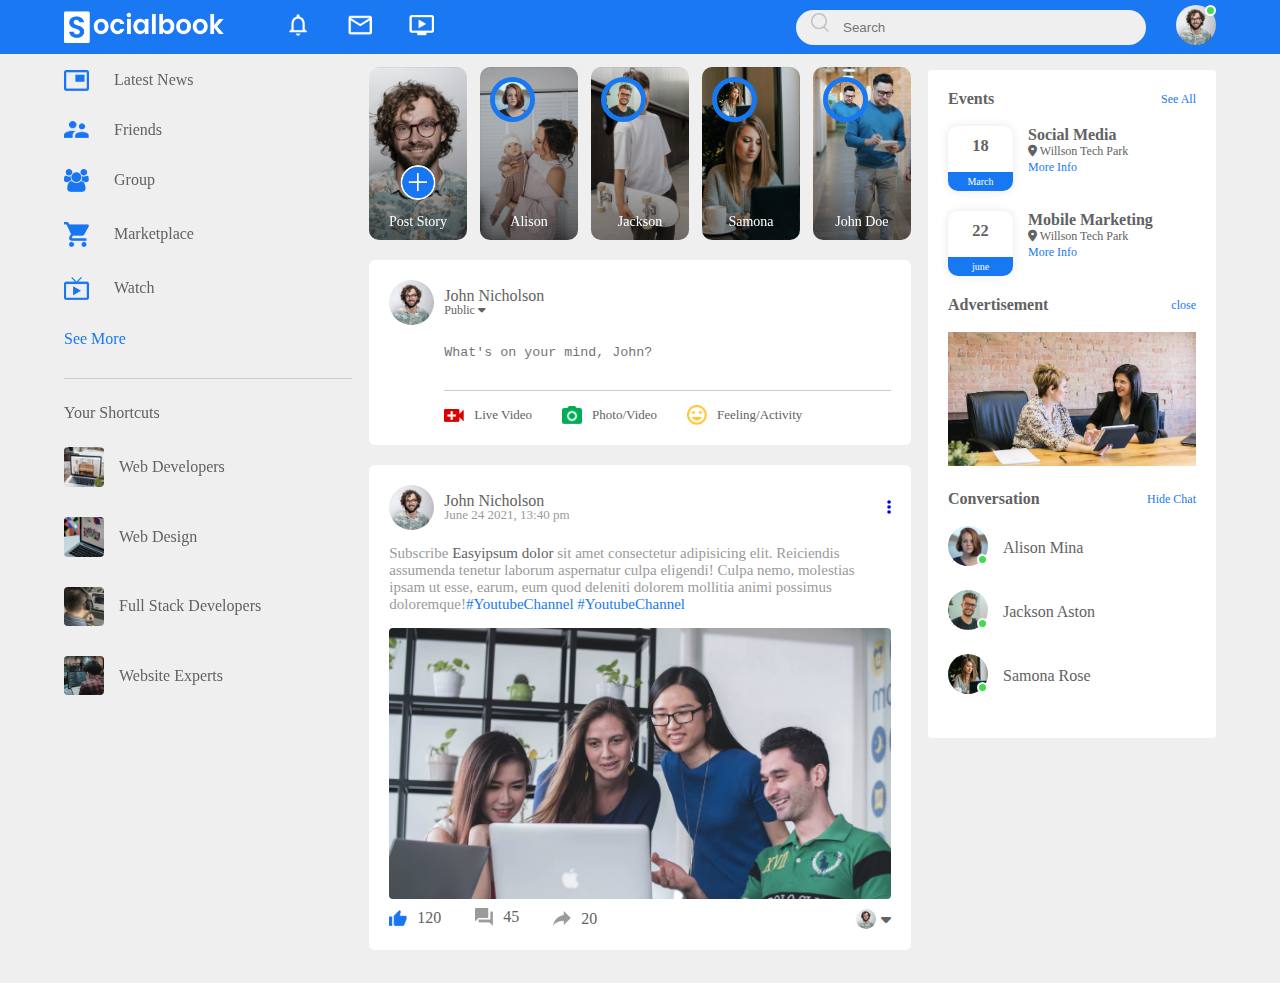
==== index.html @ 8d7851e5 "first commit" ====
<!DOCTYPE html>
<html lang="en">

<head>
    <meta charset="UTF-8">
    <meta http-equiv="X-UA-Compatible" content="IE=edge">
    <meta name="viewport" content="width=device-width, initial-scale=1.0">
    <title>SocialBook</title>
    <link rel="stylesheet" href="style.css">
    <link rel="stylesheet" href="https://cdnjs.cloudflare.com/ajax/libs/font-awesome/6.0.0-beta3/css/all.min.css">
</head>

<body>
    <nav>
        <div class="nav-left">
            <img src="images/logo.png" alt="" class="logo">
            <ul>
                <li><img src="images/notification.png" alt=""></li>
                <li><img src="images/inbox.png" alt=""></li>
                <li><img src="images/video.png" alt=""></li>
            </ul>
        </div>
        <div class="nav-right">
            <div class="search-box">
                <img src="images/search.png" alt="">
                <input type="text" placeholder="Search">
            </div>
            <div class="nav-user-icon online">
                <img src="images//profile-pic.png" alt="">
            </div>
        </div>
    </nav>

    <div class="container">

        <div class="left-sidebar">
            <div class="imp-links">
                <a href="#"><img src="images/news.png" alt=""> Latest News</a>
                <a href="#"><img src="images/friends.png" alt=""> Friends</a>
                <a href="#"><img src="images/group.png" alt="">Group</a>
                <a href="#"><img src="images/marketplace.png" alt=""> Marketplace</a>
                <a href="#"><img src="images/watch.png" alt=""> Watch</a>
                <a href="#">See More</a>
            </div>
            <div class="shortcut-links">
                <p>Your Shortcuts</p>
                <a href="#"><img src="images/shortcut-1.png" alt=""> Web Developers</a>
                <a href="#"><img src="images/shortcut-2.png" alt=""> Web Design</a>
                <a href="#"><img src="images/shortcut-3.png" alt=""> Full Stack Developers</a>
                <a href="#"><img src="images/shortcut-4.png" alt=""> Website Experts</a>

            </div>
        </div>


        <div class="main-content">
            <div class="story-gallery">
                <div class="story story1">
                    <img src="images/upload.png" alt="">
                    <p>Post Story</p>
                </div>
                <div class="story story2">
                    <img src="images/member-1.png" alt="">
                    <p>Alison</p>
                </div>
                <div class="story story3">
                    <img src="images/member-2.png" alt="">
                    <p>Jackson</p>
                </div>
                <div class="story story4">
                    <img src="images/member-3.png" alt="">
                    <p>Samona</p>
                </div>
                <div class="story story5">
                    <img src="images/member-4.png" alt="">
                    <p>John Doe</p>
                </div>
            </div>
            <div class="write-post-container">
                <div class="user-profile">
                    <img src="images/profile-pic.png">
                    <div>
                        <p>John Nicholson</p>
                        <small>Public <i class="fas fa-caret-down"></i></small>
                    </div>
                </div>
                <div class="post-input-container">
                    <textarea rows="3" placeholder="What's on your mind, John?"></textarea>
                    <div class="add-post-links">
                        <a href="#"><img src="images/live-video.png"> Live Video</a>
                        <a href="#"><img src="images/photo.png"> Photo/Video</a>
                        <a href="#"><img src="images/feeling.png"> Feeling/Activity</a>
                    </div>
                </div>
            </div>
            
            <div class="post-container">
                <div class="post-row">
                    <div class="user-profile">
                        <img src="images/profile-pic.png">
                        <div>
                            <p>John Nicholson</p>
                            <span>June 24 2021, 13:40 pm</span>
                        </div>
                    </div>
                    <a href="#"><i class="fas fa-ellipsis-v"></i></a>
                </div>
                
                <p class="post-text">Subscribe <span>Easyipsum dolor </span> sit amet consectetur adipisicing elit. Reiciendis assumenda tenetur laborum aspernatur culpa eligendi! Culpa nemo, molestias ipsam ut esse, earum, eum quod deleniti dolorem mollitia animi possimus doloremque!<a href="#">#YoutubeChannel</a> <a href="#">#YoutubeChannel</a></p>
                <img src="images/feed-image-1.png" alt="" class="post-img">
                <div class="post-row">
                    <div class="activity-icons">
                        <div><img src="images/like-blue.png" alt=""> 120</div>
                        <div><img src="images/comments.png" alt=""> 45</div>
                        <div><img src="images/share.png" alt=""> 20</div>
                    </div>
                    <div class="post-profile-icon">
                        <img src="images/profile-pic.png" alt=""><i class="fas fa-caret-down"></i>
                    </div>
                </div>
            </div>

        </div>
        <div class="right-sidebar">
            <div class="sidebar-title">
                <h4>Events</h4>
                <a href="#">See All</a>
            </div>

            <div class="event">
                <div class="left-event">
                    <h3>18</h3>
                    <span>March</span>
                </div>
                <div class="right-event">
                    <h4>Social Media</h4>
                    <p><i class="fas fa-map-marker-alt"></i> Willson Tech Park</p>
                    <a href="#">More Info</a>
                </div>
            </div>
            <div class="event">
                <div class="left-event">
                    <h3>22</h3>
                    <span>june</span>
                </div>
                <div class="right-event">
                    <h4>Mobile Marketing</h4>
                    <p><i class="fas fa-map-marker-alt"></i> Willson Tech Park</p>
                    <a href="#">More Info</a>
                </div>
            </div>
            <div class="sidebar-title">
                <h4>Advertisement</h4>
                <a href="#">close</a>
            </div>
            <img src="images/advertisement.png" class="sidebar-ads">
            <div class="sidebar-title">
                <h4>Conversation</h4>
                <a href="#">Hide Chat</a>
            </div>
            <div class="online-list">
                <div class="online">
                    <img src="images/member-1.png">
                </div>
                <p>Alison Mina</p>
            </div>
            <div class="online-list">
                <div class="online">
                    <img src="images/member-2.png">
                </div>
                <p>Jackson Aston</p>
            </div>
            <div class="online-list">
                <div class="online">
                    <img src="images/member-3.png">
                </div>
                <p>Samona Rose</p>
            </div>
        </div>
    </div>


</body>

</html>
---- style.css ----
* {
    padding: 0;
    margin: 0;
    box-sizing: border-box;
}
body {
    background-color: #efefef;
}
nav {
    display: flex;
    align-items: center;
    justify-content: space-between;
    background: #1978f2;
    padding: 5px 5%;
    position: sticky;
    top: 0;
    z-index: 100;
}
.logo {
    width: 160px;
    margin-right: 45px;
}
.nav-left, .nav-right {
    display: flex;
    align-items: center;
}
.nav-left ul li{
    list-style: none;
    display: inline-block;
}
.nav-left ul li img {
    width: 28px;
    margin: 0 15px;
}
.nav-user-icon img {
    width: 40px;
    border-radius: 50%;
    cursor: pointer;
}
.nav-user-icon{
    margin-left: 30px;
}
.search-box {
    background: #efefef;
    width: 350px;
    border-radius: 20px;
    align-items: center;
    padding: 0 15px;
}
.search-box img {
    width: 18px;
}
.search-box input {
    width: 100px;
    background: transparent;
    padding: 10px;
    outline: none;
    border: 0;
}
.online {
    position: relative;
}
.online::after {
    content: '';
    width: 7px;
    height: 7px;
    border: 2px solid #fff;
    border-radius: 50px;
    background: #41db51;
    position: absolute;
    top: 0;
    right: 0;
}

.container {
    display: flex;
    justify-content: space-between;
    padding: 13px 5%;
}
.left-sidebar {
    flex-basis: 25%;
    position: sticky;
    top: 70px;
    align-self: flex-start;
}
.right-sidebar {
    flex-basis: 25%;
    position: sticky;
    top: 70px;
    align-self: flex-start;
    background: #fff;
    padding: 20px;
    border-radius: 4px;
    color: #626262;
}
.main-content {
    flex-basis: 47%;
}

.imp-links a, .shortcut-links a {
    text-decoration: none;
    display: flex;
    align-items: center;
    margin-bottom: 30px;
    color: #626262;
    width: fit-content;
}
.imp-links a img {
    width: 25px;
    margin-right: 25px;
}
.imp-links a:last-child {
    color: #1978f2;
}
.imp-links {
    border-bottom: 1px solid #ccc;
}
.shortcut-links a img {
    width: 40px;
    border-radius: 4px;
    margin-right: 15px;
}
.shortcut-links p {
    margin: 25px 0;
    color: #626262;
    font-weight: 500;
}

.sidebar-title {
    display: flex;
    align-items: center;
    justify-content: space-between;
    margin-bottom: 18px;
}
.right-sidebar h4 {
    font-weight: 600;
    font-size: 16px;
}
.sidebar-title a {
    text-decoration: none;
    color: #1878f2;
    font-size: 12px;
}

.event {
    display: flex;
    font-size: 14px;
    margin-bottom: 20px;
}
.left-event {
    border-radius: 10px;
    height: 65px;
    width: 65px;
    margin-right: 15px;
    padding-top: 10px;
    text-align: center;
    position: relative;
    overflow: hidden;
    box-shadow: 0 0 10px rgba(0, 0, 0, .1);
}
.event p {
    font-size: 12px;
}
.event a {
    font-size: 12px;
    text-decoration: none;
    color: #1878f2;
}
.left-event span {
    position: absolute;
    bottom: 0;
    left: 0;
    width: 100%;
    background: #1878f2;
    color: #fff;
    font-size: 10px;
    padding: 4px 0;
}
.sidebar-ads {
    width: 100%;
    margin-bottom: 20px;
    bottom: 4px;
}
.online-list {
    display: flex;
    align-items: center;
    margin-bottom: 20px;
}
.online-list .online img {
    width: 40px;
    border-radius: 50%;
}
.online-list .online {
    width: 40px;
    border-radius: 50%;
    margin-right: 15px;
}
.online-list .online::after {
    top: unset;
    bottom: 5px;
}


.story-gallery {
    display: flex;
    justify-content: space-between;
    margin-bottom: 20px;
}

.story {
    flex-basis: 18%;
    padding-top: 32%;
    position: relative;
    background-position: center;
    background-size: cover;
    border-radius: 10px;
}
.story img {
    position: absolute;
    width: 45px;
    border-radius: 50%;
    top: 10px;
    left: 10px;
    border: 5px solid #1878f2;
}
.story p {
    position: absolute;
    bottom: 10px;
    width: 100%;
    text-align: center;
    color: #fff;
    font-size: 14px;
}
.story1 {
    background-image: linear-gradient(transparent, rgba(0,0,0,.5)), url(images/status-1.png);
}
.story2 {
    background-image: linear-gradient(transparent, rgba(0,0,0,.5)), url(images/status-2.png);
}
.story3 {
    background-image: linear-gradient(transparent, rgba(0,0,0,.5)), url(images/status-3.png);
}
.story4 {
    background-image: linear-gradient(transparent, rgba(0,0,0,.5)), url(images/status-4.png);
}
.story5 {
    background-image: linear-gradient(transparent, rgba(0,0,0,.5)), url(images/status-5.png);
}
.story.story1 img {
    top: unset;
    left: 50%;
    bottom: 40px;
    transform: translateX(-50%);
    border: 0;
    width: 35px;
}


.write-post-container {
    width: 100%;
    background: #fff;
    border-radius: 6px;
    padding: 20px;
    color: #626262;
}
.user-profile {
    display: flex;
    align-items: center;
}
.user-profile img {
    width: 45px;
    border-radius: 50%;
    margin-right: 10px;
}
.user-profile p {
    margin-bottom: -5px;
    font-weight: 500;
    color: #626262;
}
.user-profile small {
    font-size: 12px;
}

.post-input-container {
    padding-left: 55px;
    padding-top: 20px;
}
.post-input-container textarea {
    width: 100%;
    border: 0;
    outline: 0;
    border-bottom: 1px solid #ccc;
    background: transparent;
    resize: none;
}
.add-post-links {
    display: flex;
    margin-top: 10px;
}
.add-post-links a {
    text-decoration: none;
    display: flex;
    align-items: center;
    color: #626262;
    margin-right: 30px;
    font-size: 13px;
}
.add-post-links a img {
    width: 20px;
    margin-right: 10px;
} 
.post-container {
    width: 100%;
    background: #fff;
    border-radius: 6px;
    padding: 20px;
    color: #626262;
    margin: 20px 0;
}
.user-profile span {
    font-size: 13px;
    color: #9a9a9a;
}
.post-text {
    color: #9a9a9a;
    margin: 15px 0;
    font-size: 15px;
}
.post-text span {
    color: #626262;
    font-weight: 500;
}
.post-text a {
    color: #1878f2;
    text-decoration: none;
}
.post-img {
    width: 100%;
    border-radius: 4px;
    margin-bottom: 5px;
}
.post-row {
    display: flex;
    align-items: center;
    justify-content: space-between;
}
.activity-icons div img{
    width: 18px;
    margin-right: 10px;
}
.activity-icons div {
    display: inline-flex;
    align-items: center;
    margin-right: 30px;
}
.post-profile-icon {
    display: flex;
    align-items: center;
}
.post-profile-icon img {
    width: 20px;
    border-radius: 50%;
    margin-right: 5px;
}
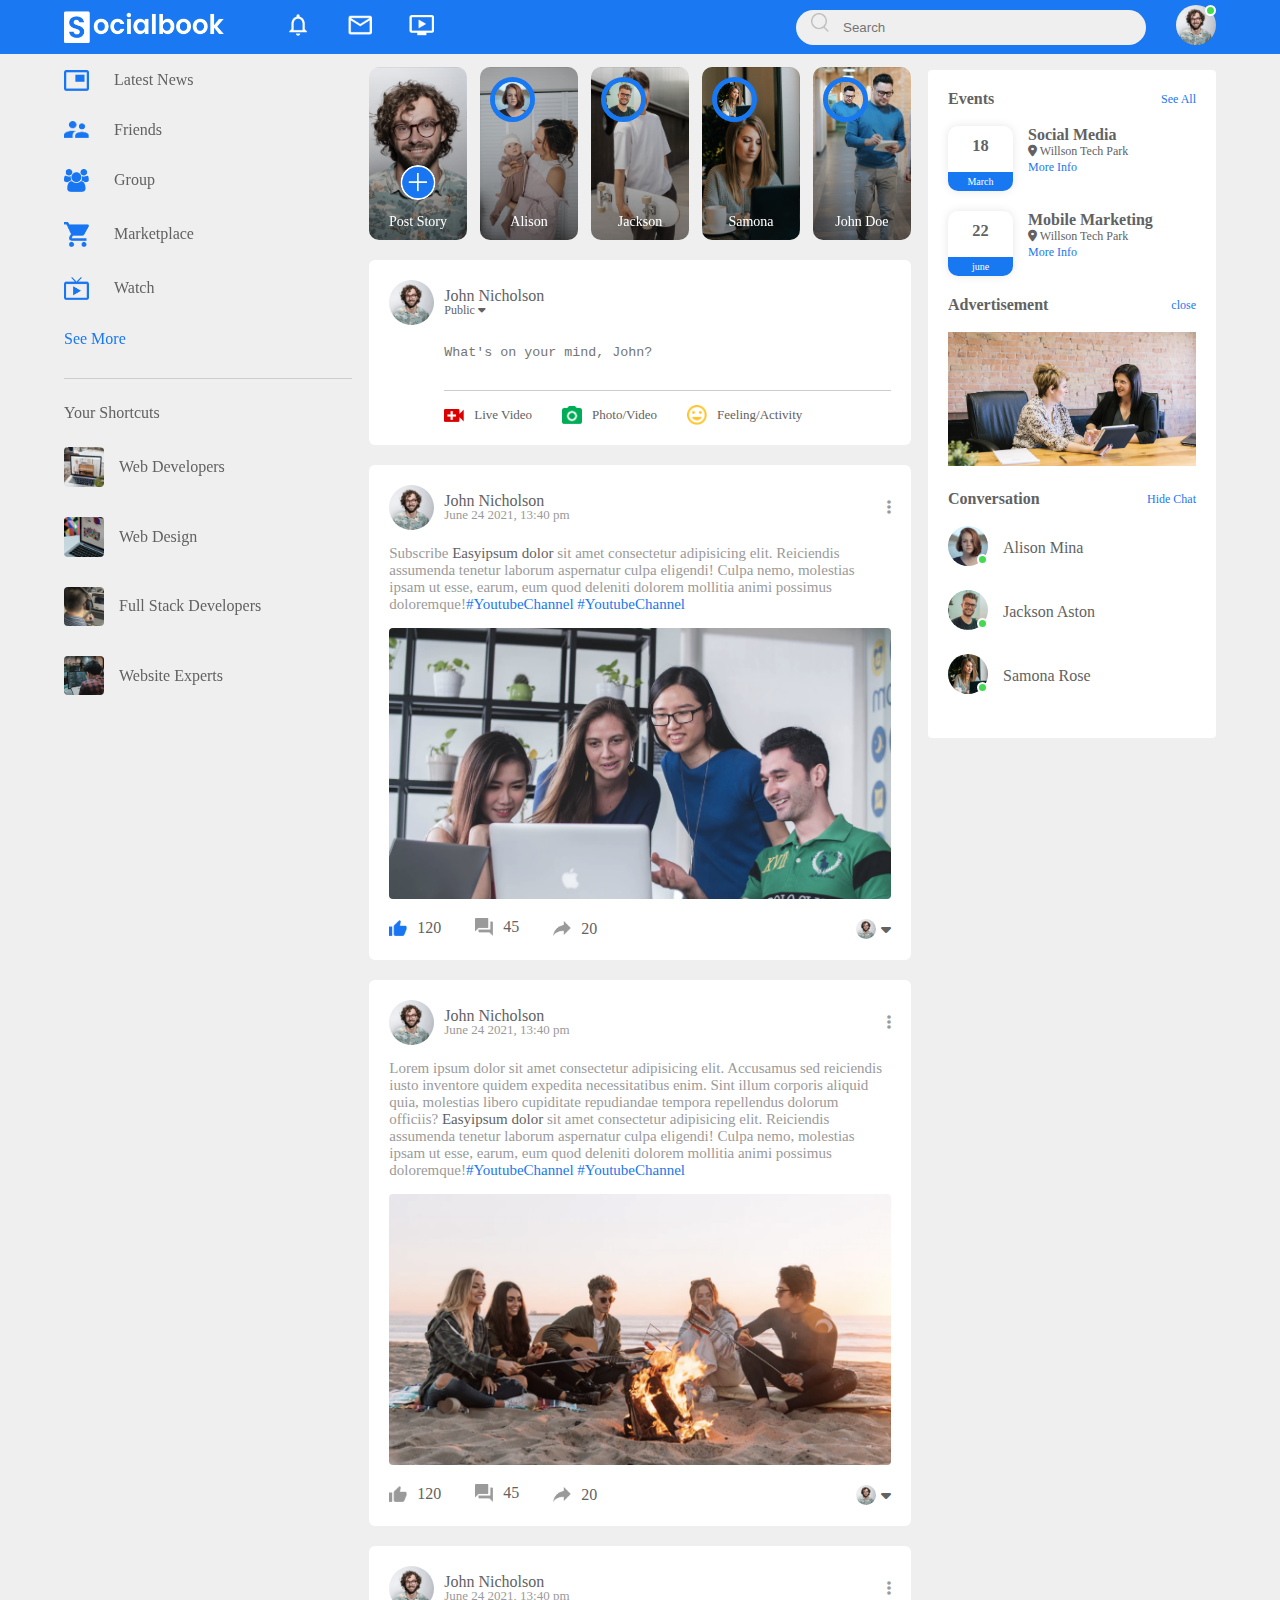
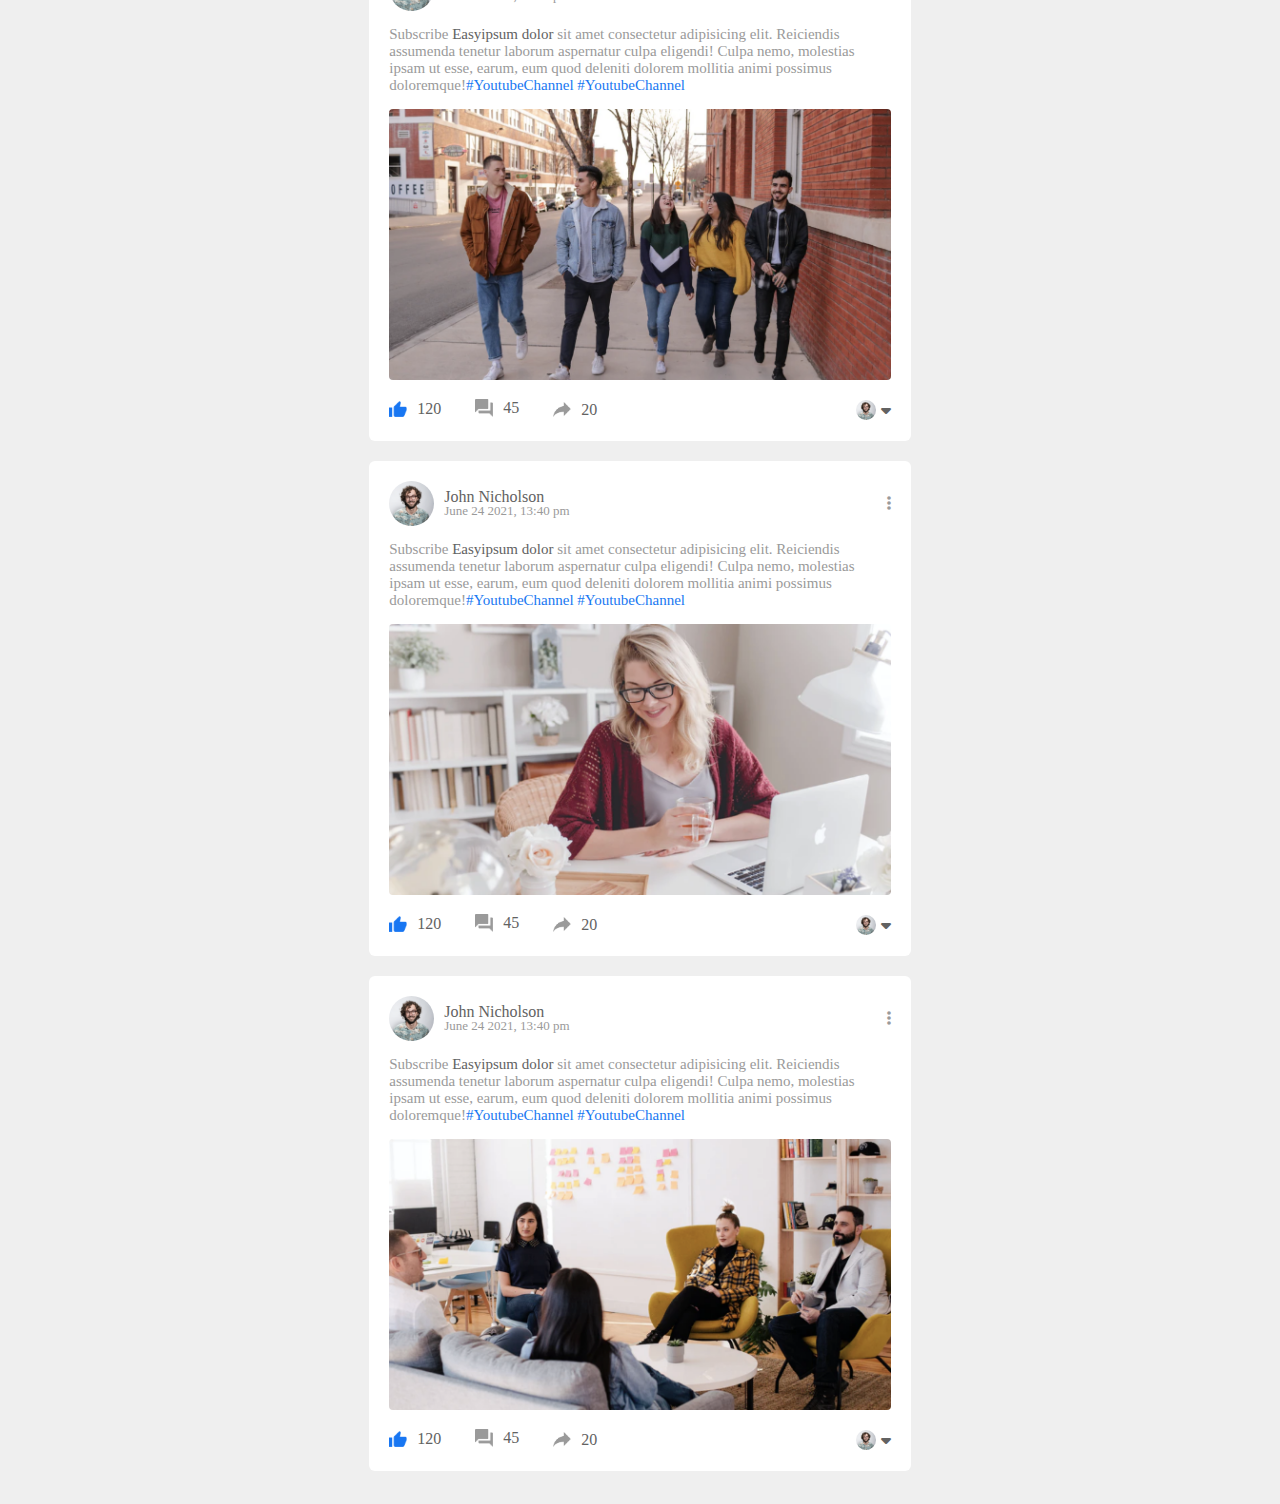
==== commit 3c736ad9: "first commit" ====
--- a/index.html
+++ b/index.html
@@ -120,6 +120,108 @@
                 </div>
             </div>
 
+            <div class="post-container">
+                <div class="post-row">
+                    <div class="user-profile">
+                        <img src="images/profile-pic.png">
+                        <div>
+                            <p>John Nicholson</p>
+                            <span>June 24 2021, 13:40 pm</span>
+                        </div>
+                    </div>
+                    <a href="#"><i class="fas fa-ellipsis-v"></i></a>
+                </div>
+                
+                <p class="post-text">Lorem ipsum dolor sit amet consectetur adipisicing elit. Accusamus sed reiciendis iusto inventore quidem expedita necessitatibus enim. Sint illum corporis aliquid quia, molestias libero cupiditate repudiandae tempora repellendus dolorum officiis? <span>Easyipsum dolor </span> sit amet consectetur adipisicing elit. Reiciendis assumenda tenetur laborum aspernatur culpa eligendi! Culpa nemo, molestias ipsam ut esse, earum, eum quod deleniti dolorem mollitia animi possimus doloremque!<a href="#">#YoutubeChannel</a> <a href="#">#YoutubeChannel</a></p>
+                <img src="images/feed-image-2.png" alt="" class="post-img">
+                <div class="post-row">
+                    <div class="activity-icons">
+                        <div><img src="images/like.png" alt=""> 120</div>
+                        <div><img src="images/comments.png" alt=""> 45</div>
+                        <div><img src="images/share.png" alt=""> 20</div>
+                    </div>
+                    <div class="post-profile-icon">
+                        <img src="images/profile-pic.png" alt=""><i class="fas fa-caret-down"></i>
+                    </div>
+                </div>
+            </div>
+
+            <div class="post-container">
+                <div class="post-row">
+                    <div class="user-profile">
+                        <img src="images/profile-pic.png">
+                        <div>
+                            <p>John Nicholson</p>
+                            <span>June 24 2021, 13:40 pm</span>
+                        </div>
+                    </div>
+                    <a href="#"><i class="fas fa-ellipsis-v"></i></a>
+                </div>
+                
+                <p class="post-text">Subscribe <span>Easyipsum dolor </span> sit amet consectetur adipisicing elit. Reiciendis assumenda tenetur laborum aspernatur culpa eligendi! Culpa nemo, molestias ipsam ut esse, earum, eum quod deleniti dolorem mollitia animi possimus doloremque!<a href="#">#YoutubeChannel</a> <a href="#">#YoutubeChannel</a></p>
+                <img src="images/feed-image-3.png" alt="" class="post-img">
+                <div class="post-row">
+                    <div class="activity-icons">
+                        <div><img src="images/like-blue.png" alt=""> 120</div>
+                        <div><img src="images/comments.png" alt=""> 45</div>
+                        <div><img src="images/share.png" alt=""> 20</div>
+                    </div>
+                    <div class="post-profile-icon">
+                        <img src="images/profile-pic.png" alt=""><i class="fas fa-caret-down"></i>
+                    </div>
+                </div>
+            </div>
+            <div class="post-container">
+                <div class="post-row">
+                    <div class="user-profile">
+                        <img src="images/profile-pic.png">
+                        <div>
+                            <p>John Nicholson</p>
+                            <span>June 24 2021, 13:40 pm</span>
+                        </div>
+                    </div>
+                    <a href="#"><i class="fas fa-ellipsis-v"></i></a>
+                </div>
+                
+                <p class="post-text">Subscribe <span>Easyipsum dolor </span> sit amet consectetur adipisicing elit. Reiciendis assumenda tenetur laborum aspernatur culpa eligendi! Culpa nemo, molestias ipsam ut esse, earum, eum quod deleniti dolorem mollitia animi possimus doloremque!<a href="#">#YoutubeChannel</a> <a href="#">#YoutubeChannel</a></p>
+                <img src="images/feed-image-4.png" alt="" class="post-img">
+                <div class="post-row">
+                    <div class="activity-icons">
+                        <div><img src="images/like-blue.png" alt=""> 120</div>
+                        <div><img src="images/comments.png" alt=""> 45</div>
+                        <div><img src="images/share.png" alt=""> 20</div>
+                    </div>
+                    <div class="post-profile-icon">
+                        <img src="images/profile-pic.png" alt=""><i class="fas fa-caret-down"></i>
+                    </div>
+                </div>
+            </div>
+            <div class="post-container">
+                <div class="post-row">
+                    <div class="user-profile">
+                        <img src="images/profile-pic.png">
+                        <div>
+                            <p>John Nicholson</p>
+                            <span>June 24 2021, 13:40 pm</span>
+                        </div>
+                    </div>
+                    <a href="#"><i class="fas fa-ellipsis-v"></i></a>
+                </div>
+                
+                <p class="post-text">Subscribe <span>Easyipsum dolor </span> sit amet consectetur adipisicing elit. Reiciendis assumenda tenetur laborum aspernatur culpa eligendi! Culpa nemo, molestias ipsam ut esse, earum, eum quod deleniti dolorem mollitia animi possimus doloremque!<a href="#">#YoutubeChannel</a> <a href="#">#YoutubeChannel</a></p>
+                <img src="images/feed-image-5.png" alt="" class="post-img">
+                <div class="post-row">
+                    <div class="activity-icons">
+                        <div><img src="images/like-blue.png" alt=""> 120</div>
+                        <div><img src="images/comments.png" alt=""> 45</div>
+                        <div><img src="images/share.png" alt=""> 20</div>
+                    </div>
+                    <div class="post-profile-icon">
+                        <img src="images/profile-pic.png" alt=""><i class="fas fa-caret-down"></i>
+                    </div>
+                </div>
+            </div>
+
         </div>
         <div class="right-sidebar">
             <div class="sidebar-title">
--- a/style.css
+++ b/style.css
@@ -337,7 +337,7 @@
 .post-img {
     width: 100%;
     border-radius: 4px;
-    margin-bottom: 5px;
+    margin-bottom: 15px;
 }
 .post-row {
     display: flex;
@@ -361,4 +361,7 @@
     width: 20px;
     border-radius: 50%;
     margin-right: 5px;
+}
+.post-row a {
+    color: #9a9a9a;
 }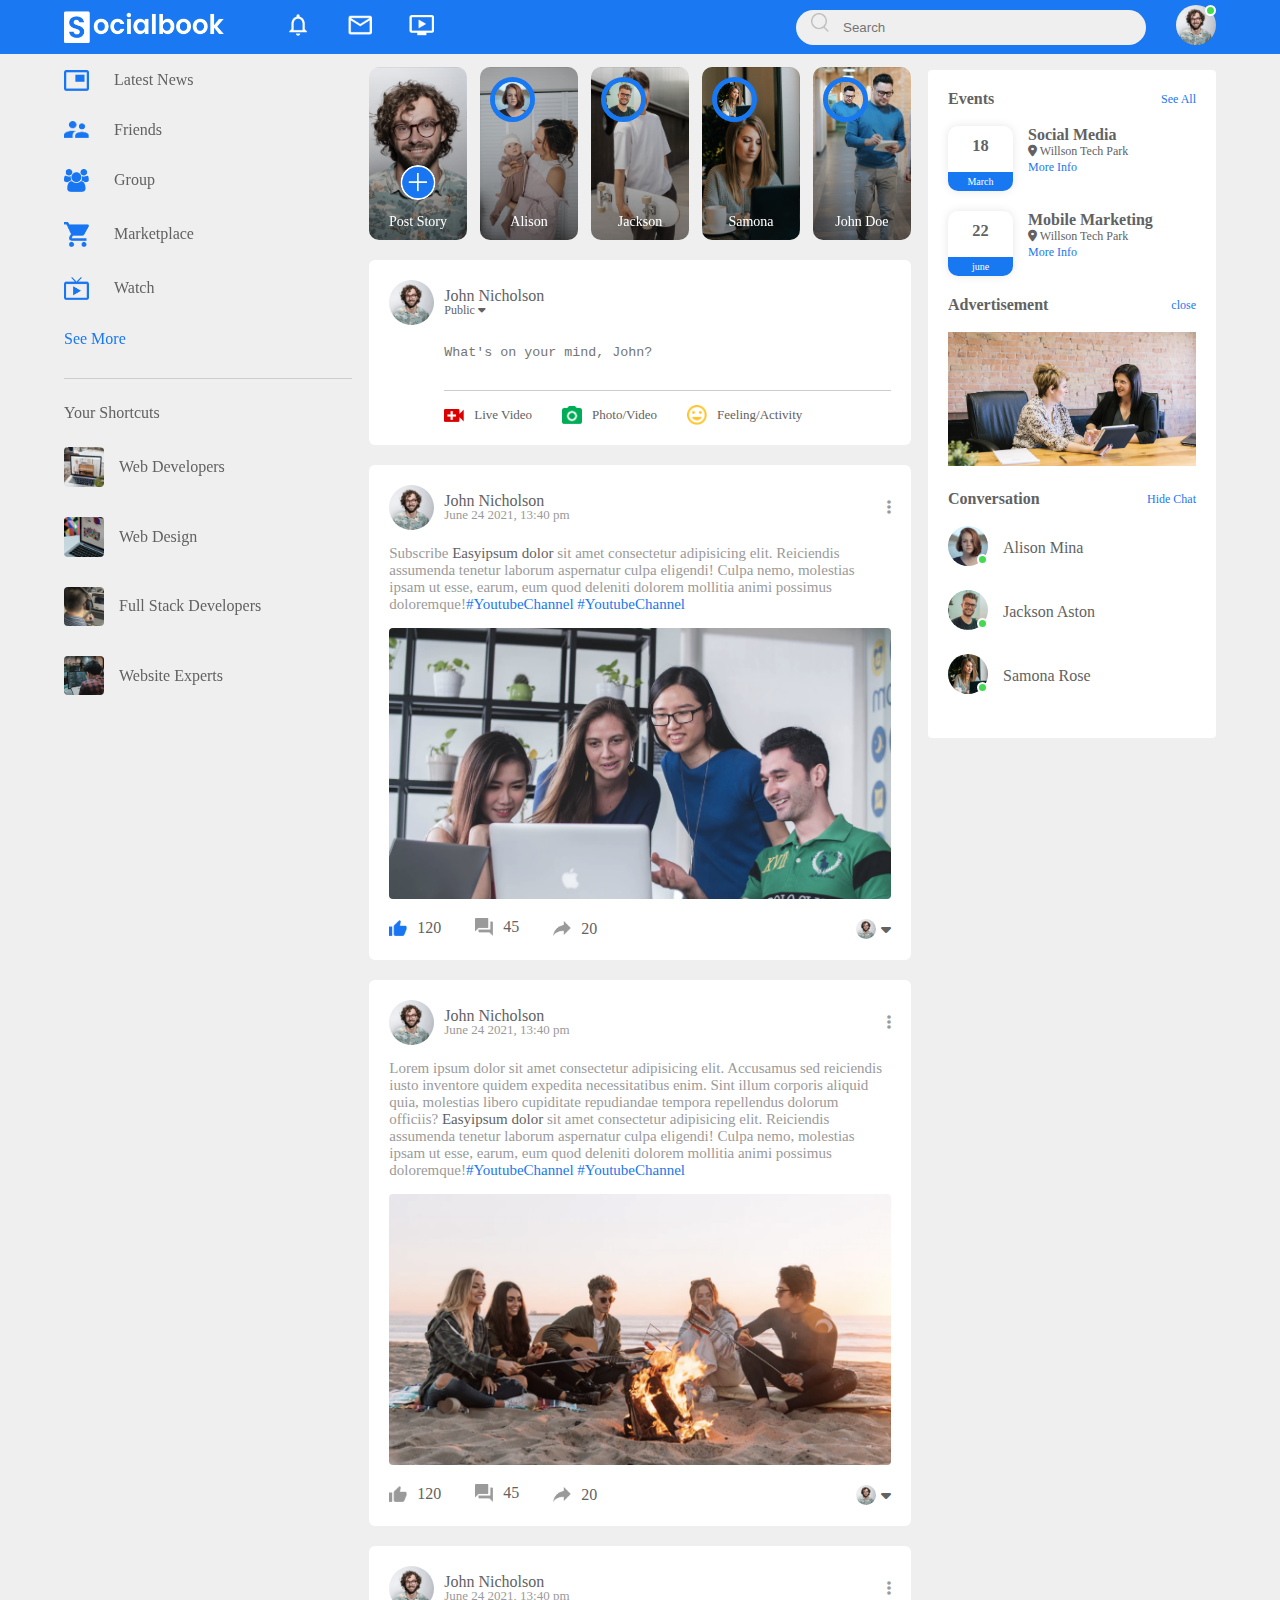
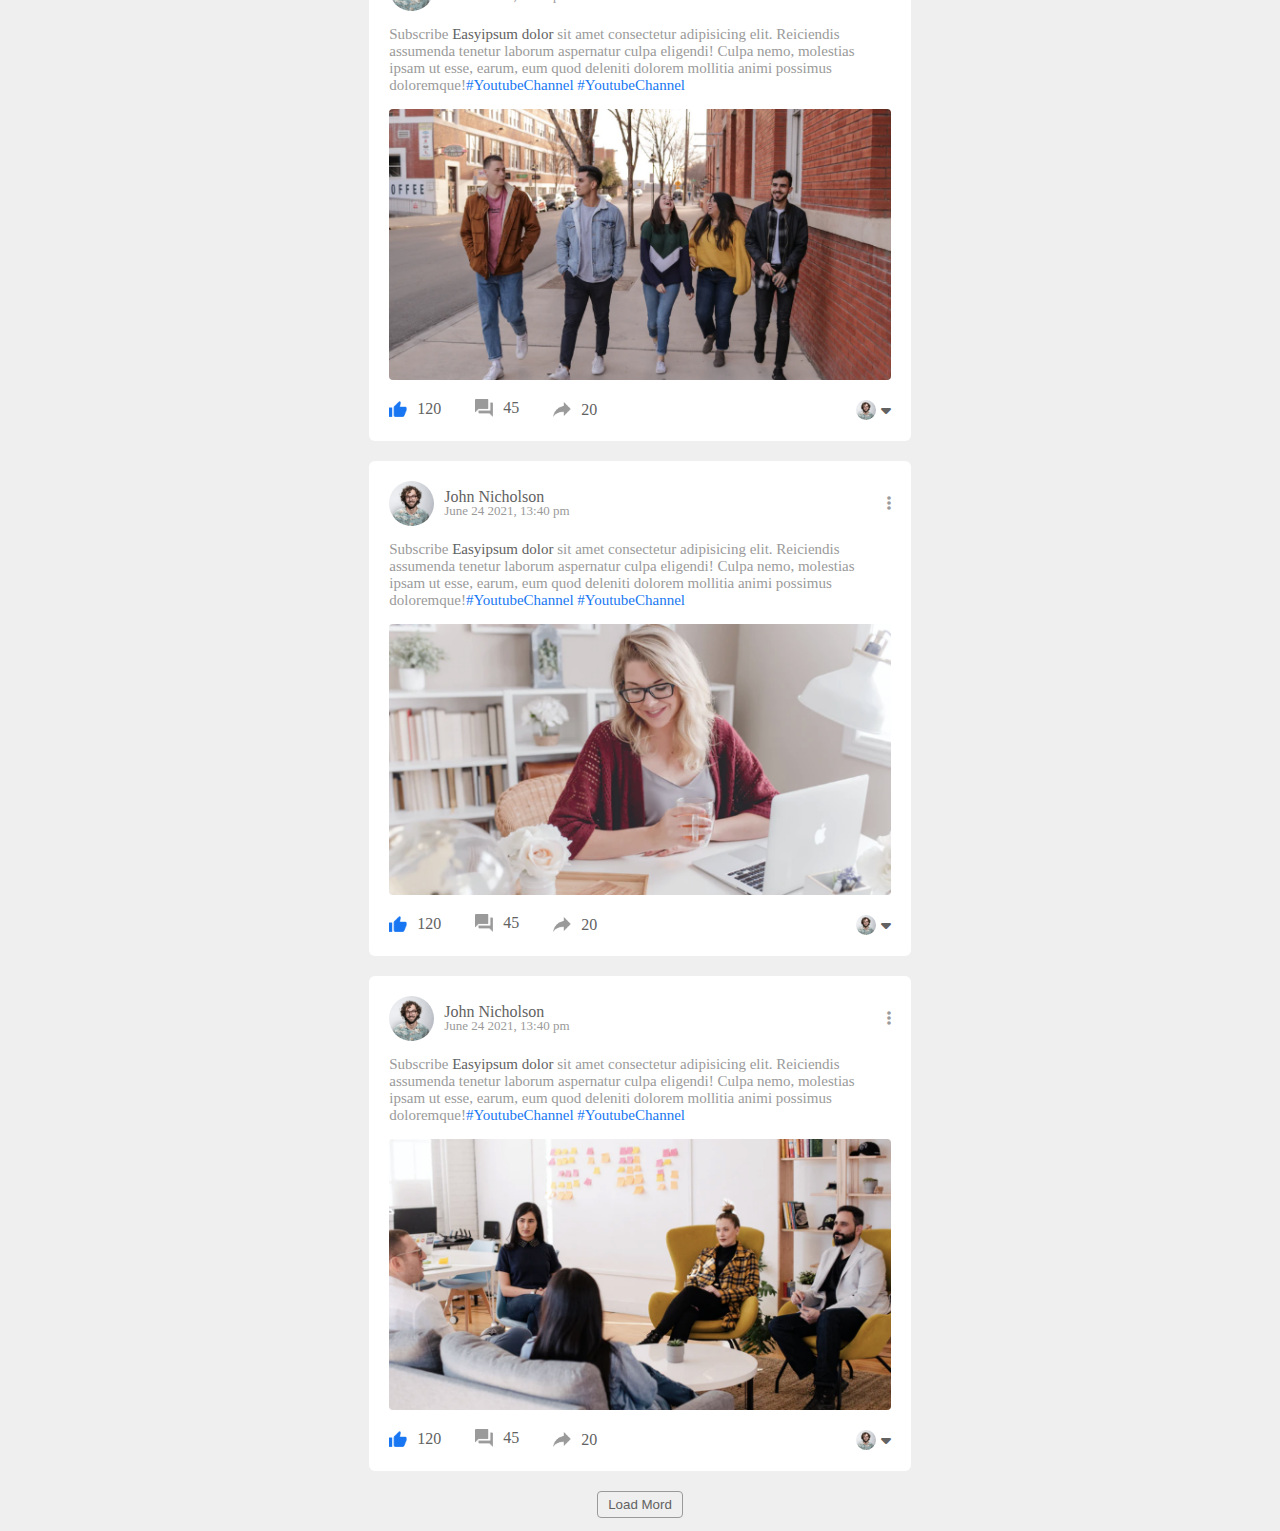
==== commit c3f70ac6: "first commit" ====
--- a/index.html
+++ b/index.html
@@ -221,6 +221,7 @@
                     </div>
                 </div>
             </div>
+            <button type="button" class="load-more-btn">Load Mord</button>
 
         </div>
         <div class="right-sidebar">
--- a/style.css
+++ b/style.css
@@ -364,4 +364,14 @@
 }
 .post-row a {
     color: #9a9a9a;
+}
+.load-more-btn {
+    display: block;
+    margin: auto;
+    cursor: pointer;
+    padding: 5px 10px;
+    border: 1px solid #9a9a9a;
+    color: #626262;
+    background: transparent;
+    border-radius: 4px;
 }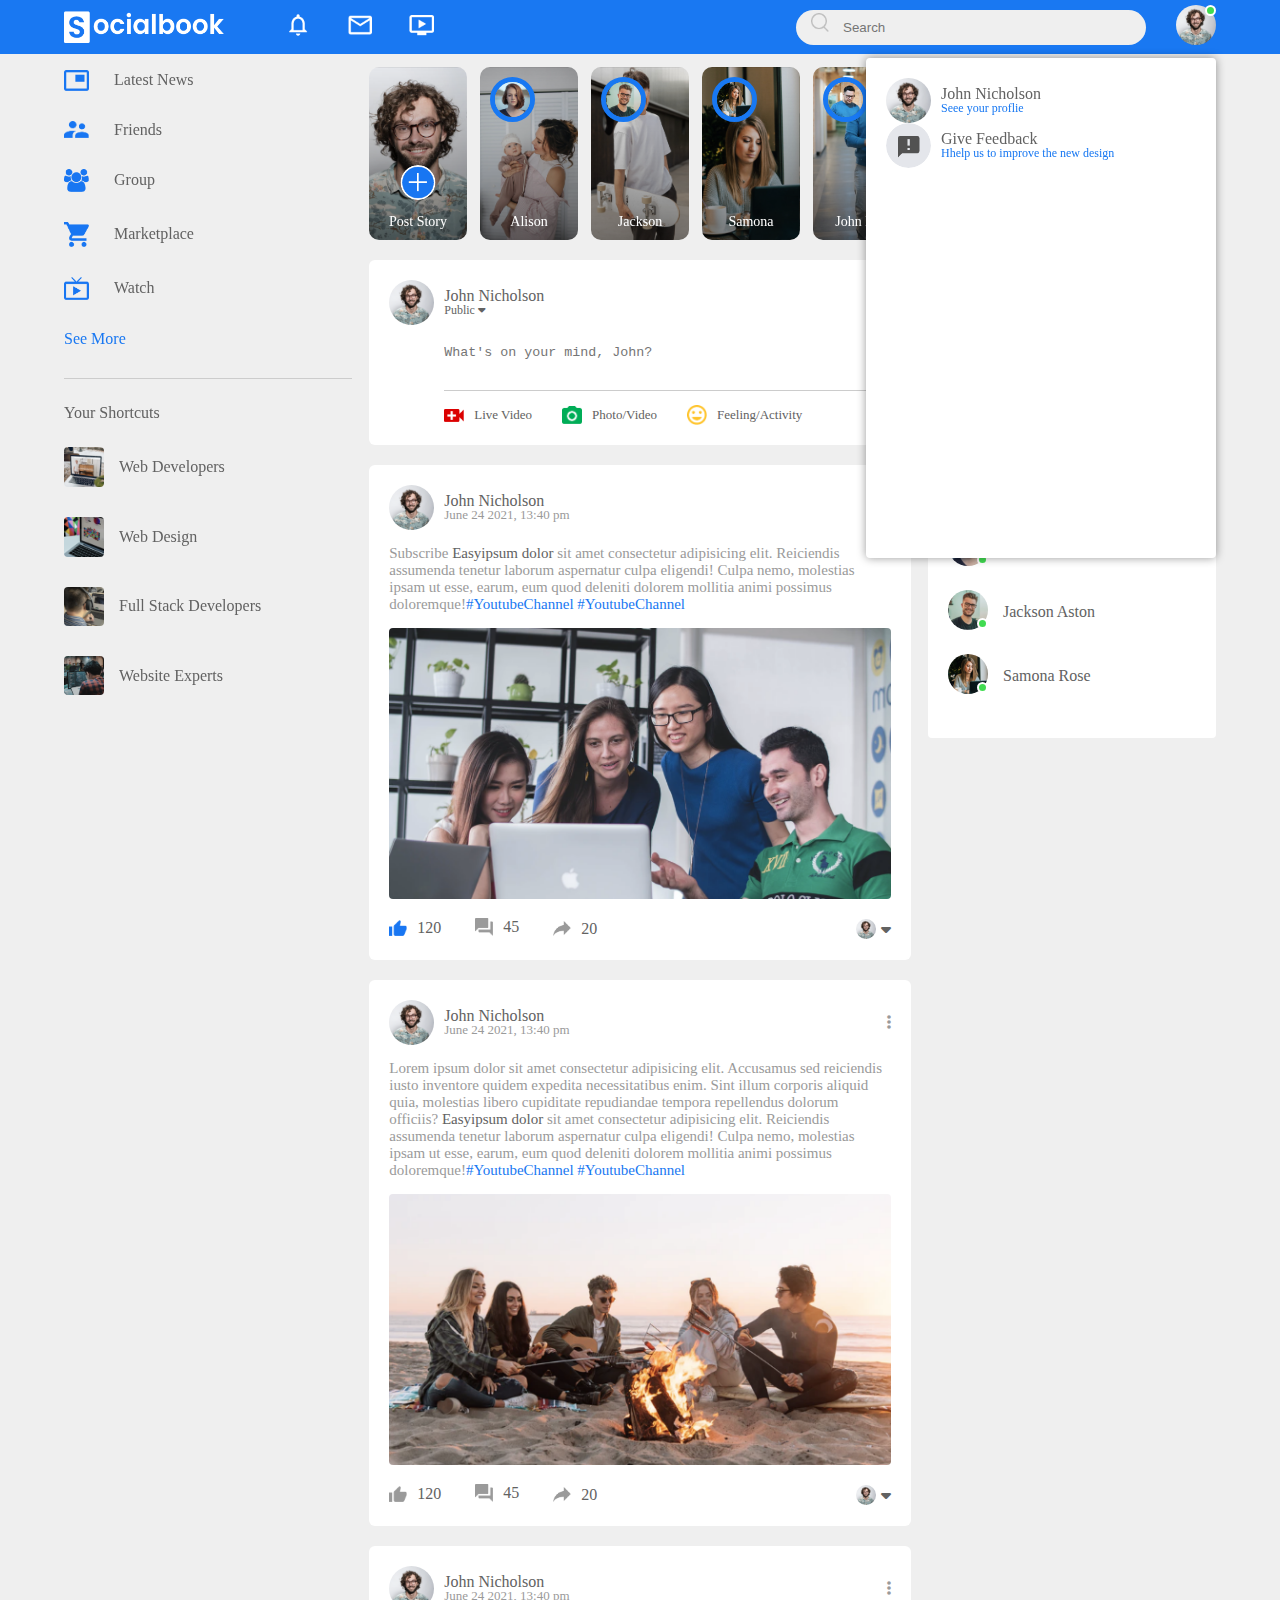
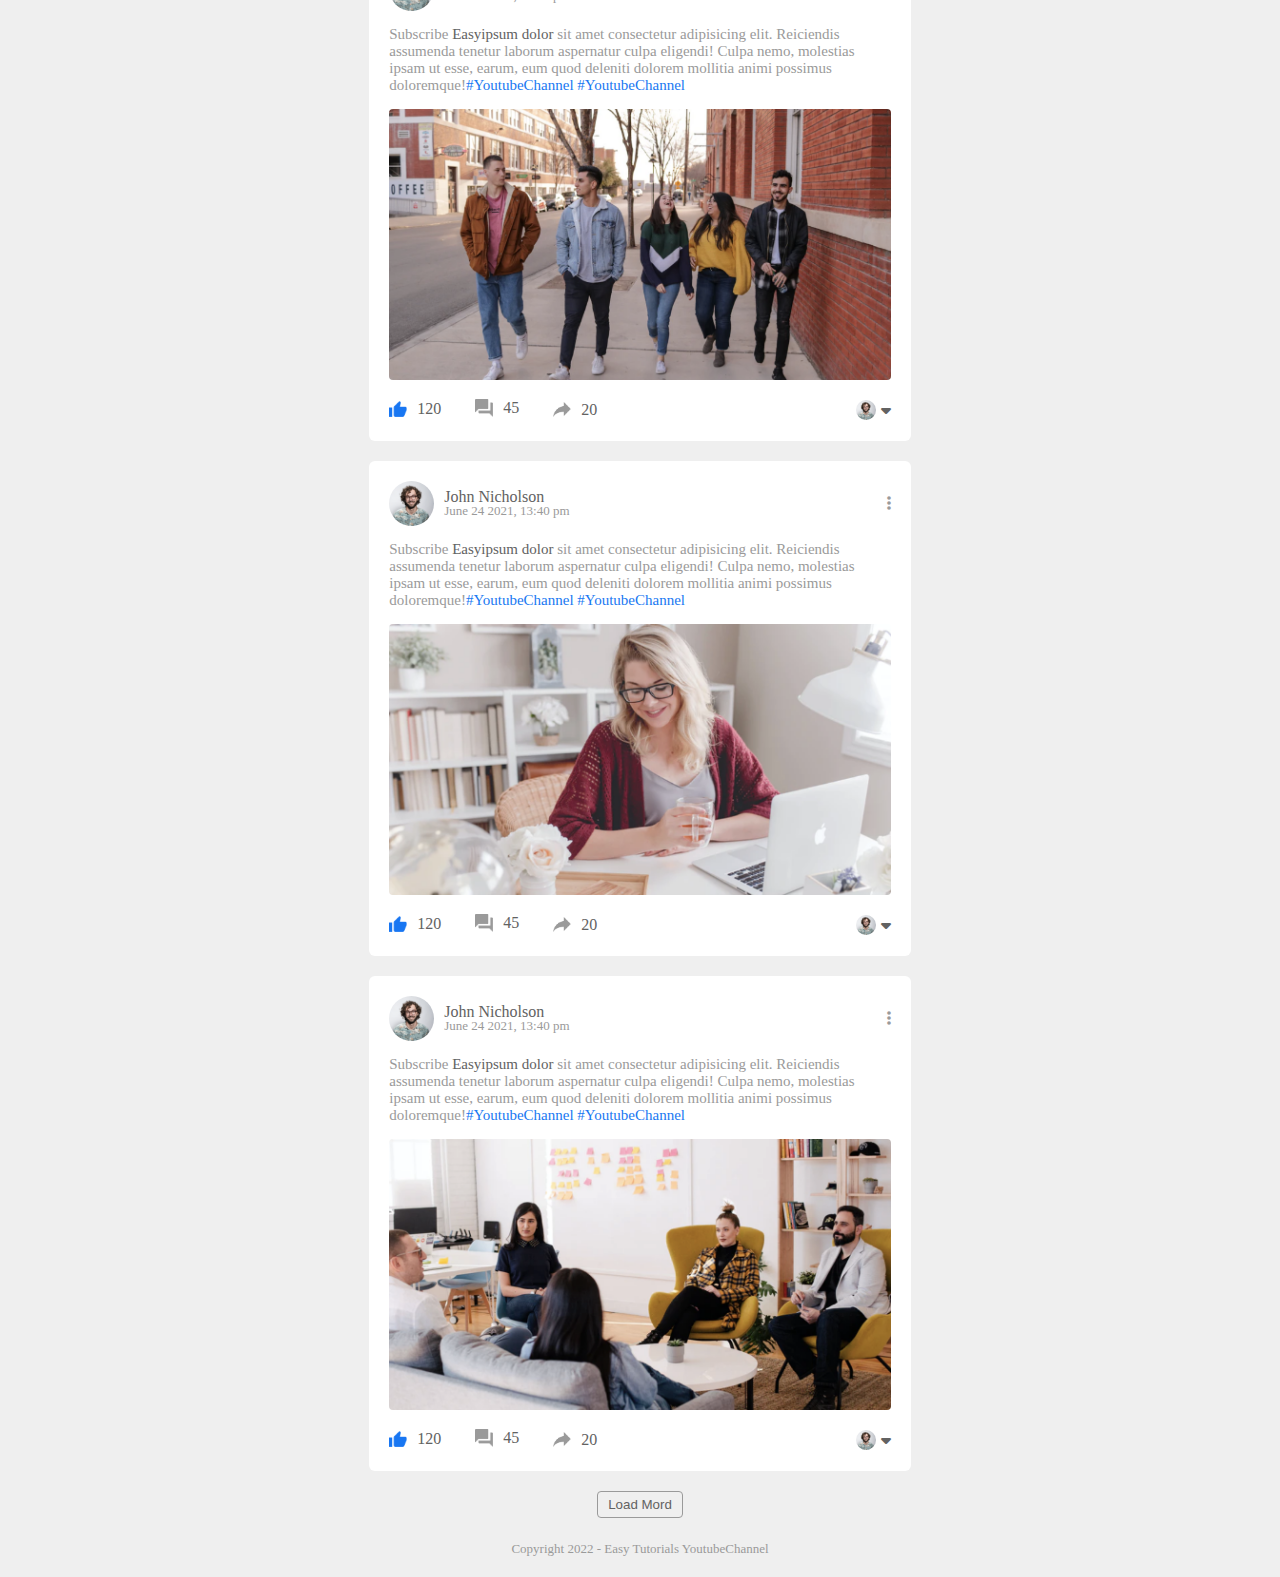
==== commit 2d7f6852: "first commit" ====
--- a/index.html
+++ b/index.html
@@ -29,6 +29,27 @@
                 <img src="images//profile-pic.png" alt="">
             </div>
         </div>
+
+        <div class="settings-menu">
+            <div class="settings-menu-inner">
+                 <div class="user-profile">
+                <img src="images/profile-pic.png">
+                <div>
+                    <p>John Nicholson</p>
+                    <a href="#">Seee your proflie</a>
+                </div>
+            </div>
+            <div class="user-profile">
+                <img src="images/feedback.png" alt="">
+                <div>
+                    <p>Give Feedback</p>
+                    <a href="#">Hhelp us to improve the new design</a>
+                </div>
+            </div>
+            </div>
+           
+        </div>
+
     </nav>
 
     <div class="container">
@@ -283,6 +304,11 @@
     </div>
 
 
+    <div class="footer">
+        <p>Copyright 2022 - Easy Tutorials YoutubeChannel</p>
+    </div>
+
+
 </body>
 
 </html>--- a/style.css
+++ b/style.css
@@ -374,4 +374,30 @@
     color: #626262;
     background: transparent;
     border-radius: 4px;
+}
+.footer {
+    text-align: center;
+    color: #9a9a9a;
+    padding: 10px 0 20px;
+    font-size: 13px;
+}
+.settings-menu {
+    position: absolute;
+    width: 90%;
+    max-width: 350px;
+    height: 500px;
+    background: #fff;
+    box-shadow: 0 0 10px rgba(0, 0, 0, .4);
+    border-radius: 4px;
+    overflow: hidden;
+    top: 108%;
+    right: 5%;
+}
+.user-profile a {
+    font-size: 12px;
+    color: #1878f2;
+    text-decoration: none;
+}
+.settings-menu-inner {
+    padding: 20px;
 }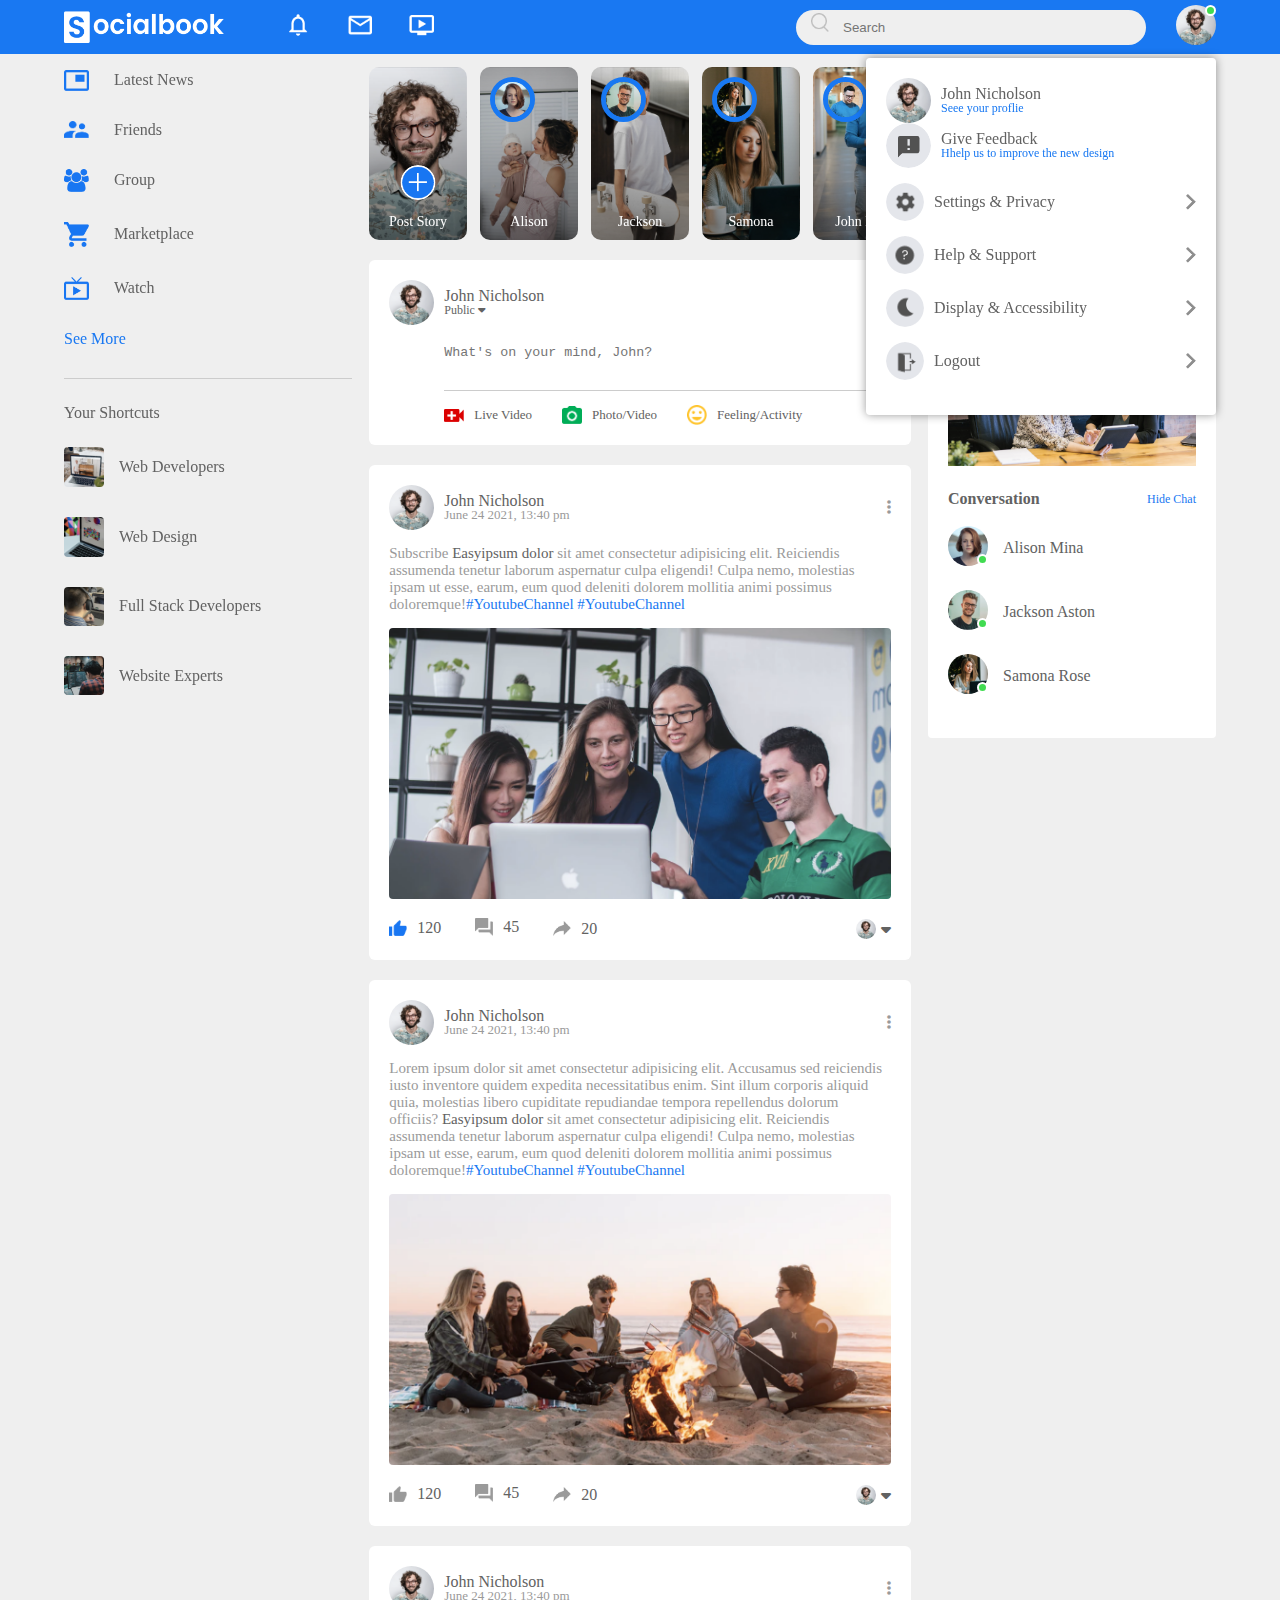
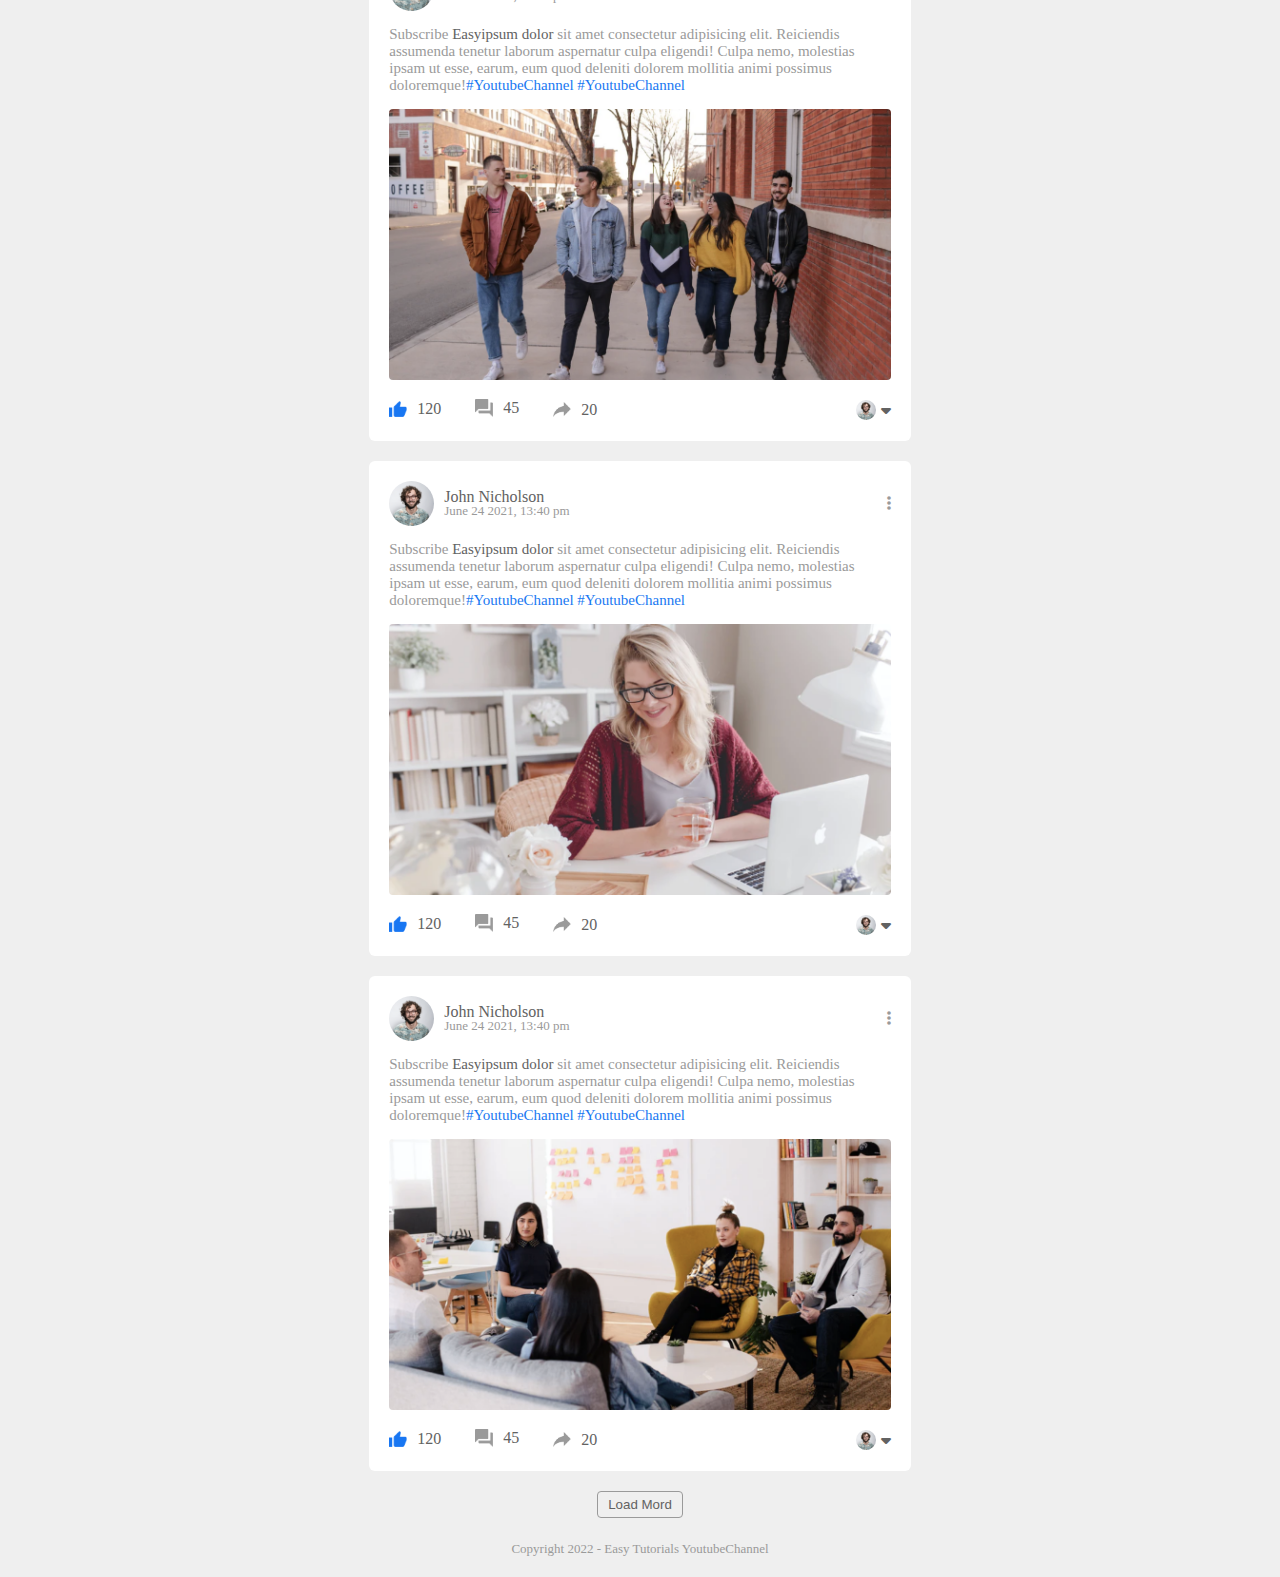
==== commit acdba5d4: "first commit" ====
--- a/index.html
+++ b/index.html
@@ -46,7 +46,23 @@
                     <a href="#">Hhelp us to improve the new design</a>
                 </div>
             </div>
-            </div>
+            <div class="settings-links">
+                <img src="images/setting.png" class="settings-icon">
+                <a href="#">Settings & Privacy <img src="images/arrow.png" alt="" width="10px"></a>
+            </div>
+            <div class="settings-links">
+                <img src="images/help.png" class="settings-icon">
+                <a href="#">Help & Support <img src="images/arrow.png" alt="" width="10px"></a>
+            </div>
+            <div class="settings-links">
+                <img src="images/display.png" class="settings-icon">
+                <a href="#">Display & Accessibility <img src="images/arrow.png" alt="" width="10px"></a>
+            </div>
+            <div class="settings-links">
+                <img src="images/logout.png" class="settings-icon">
+                <a href="#">Logout <img src="images/arrow.png" alt="" width="10px"></a>
+            </div>
+            
            
         </div>
 
--- a/style.css
+++ b/style.css
@@ -385,7 +385,6 @@
     position: absolute;
     width: 90%;
     max-width: 350px;
-    height: 500px;
     background: #fff;
     box-shadow: 0 0 10px rgba(0, 0, 0, .4);
     border-radius: 4px;
@@ -400,4 +399,22 @@
 }
 .settings-menu-inner {
     padding: 20px;
-}+}
+.settings-links {
+    display: flex;
+    align-items: center;
+    margin: 15px 0;
+}
+.settings-links .settings-icon {
+    width: 38px;
+    margin-right: 10px;
+    border-radius: 50%;
+}
+.settings-links a {
+    display: flex;
+    flex: 1;
+    align-items: center;
+    justify-content: space-between;
+    text-decoration: none;
+    color: #626262;
+}
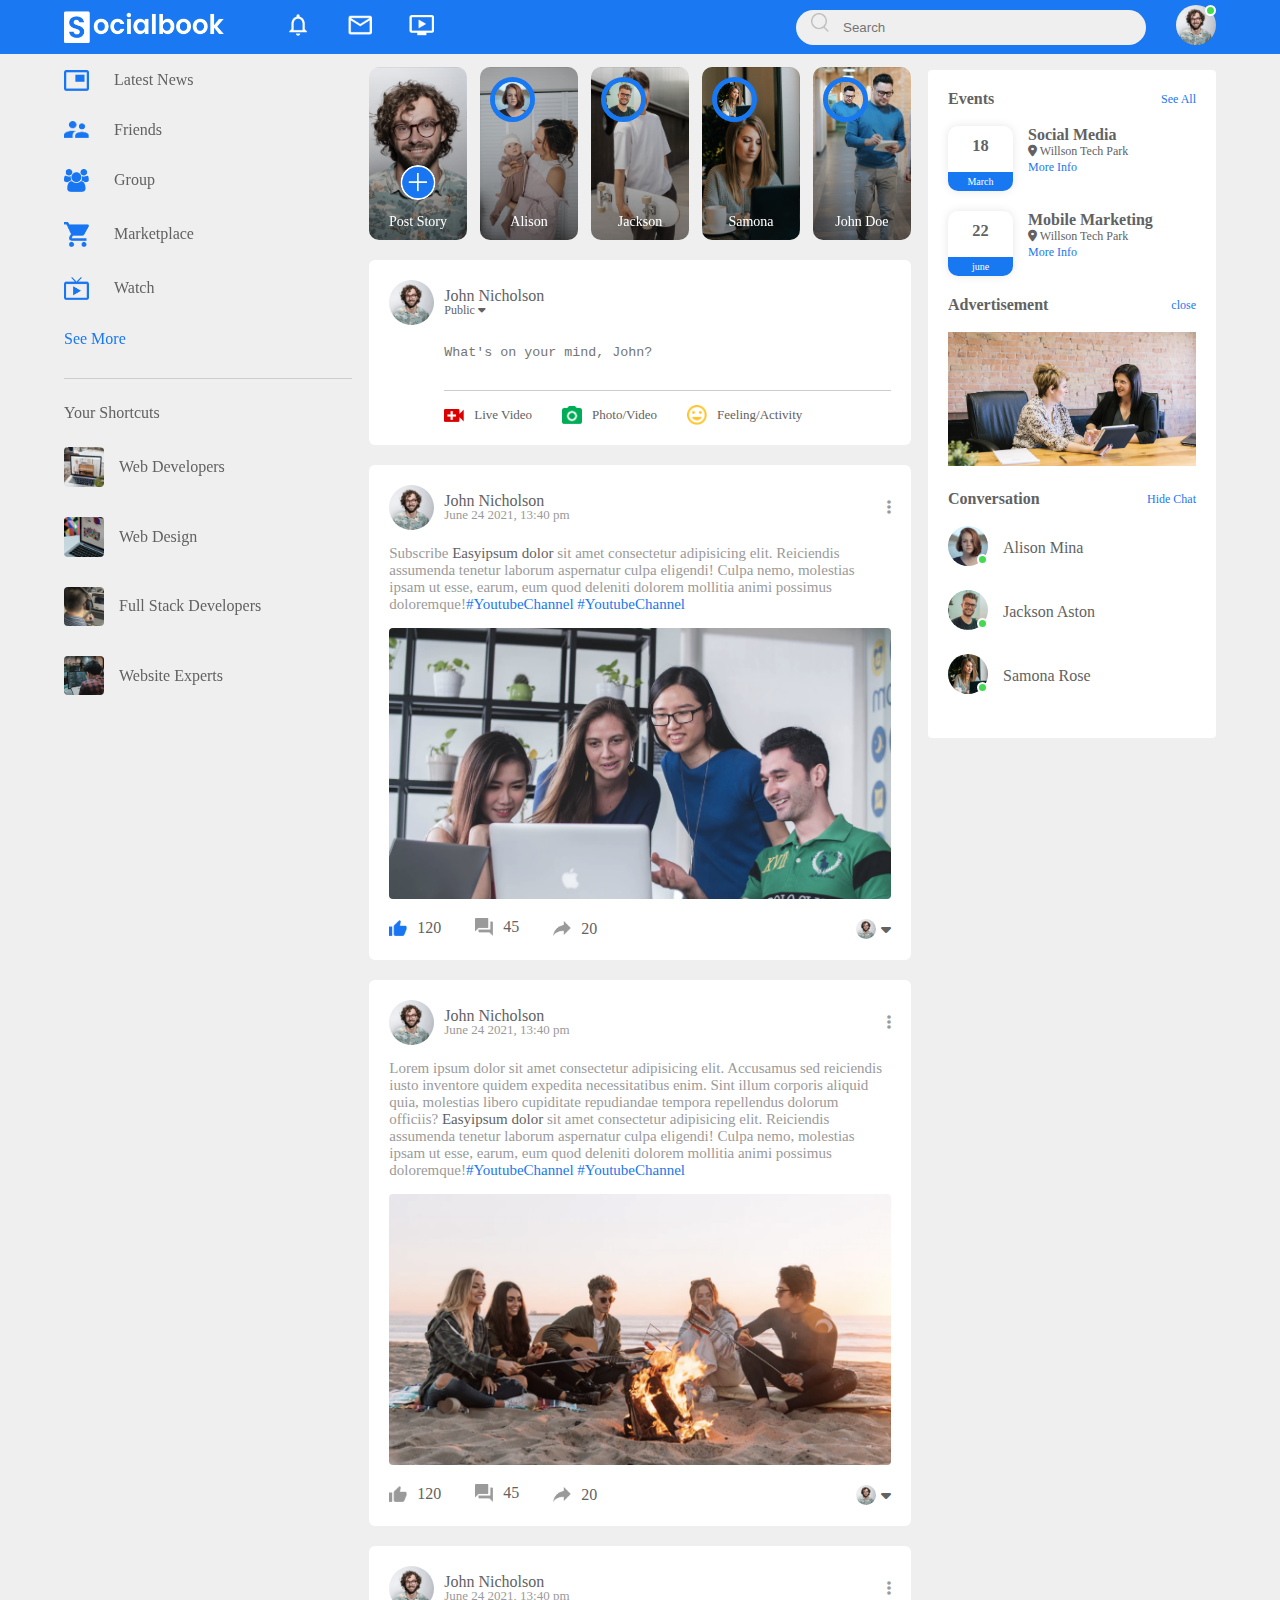
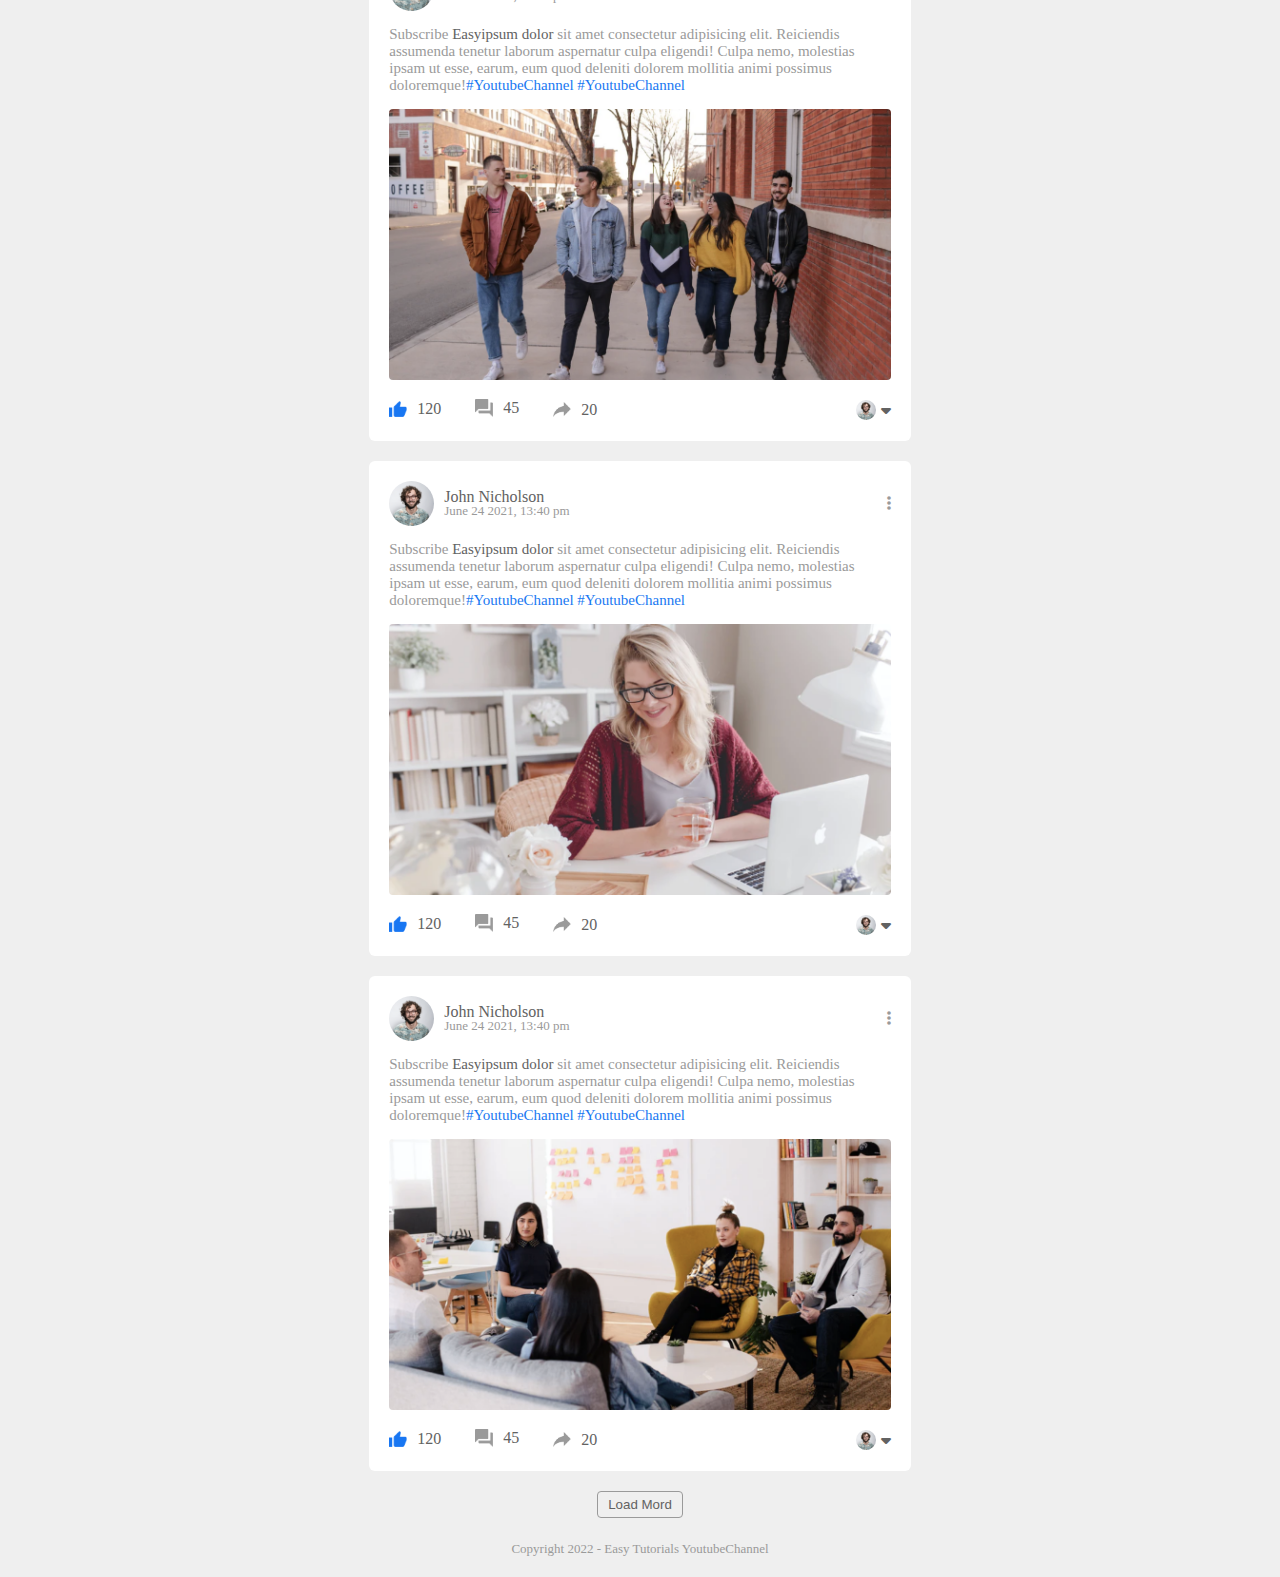
==== commit 8b330d3f: "first commit" ====
--- a/index.html
+++ b/index.html
@@ -25,7 +25,7 @@
                 <img src="images/search.png" alt="">
                 <input type="text" placeholder="Search">
             </div>
-            <div class="nav-user-icon online">
+            <div class="nav-user-icon online" onclick="settingsMenuToggle()">
                 <img src="images//profile-pic.png" alt="">
             </div>
         </div>
@@ -323,7 +323,7 @@
     <div class="footer">
         <p>Copyright 2022 - Easy Tutorials YoutubeChannel</p>
     </div>
-
+<script src="script.js"></script>
 
 </body>
 
--- a/style.css
+++ b/style.css
@@ -391,6 +391,11 @@
     overflow: hidden;
     top: 108%;
     right: 5%;
+    max-height: 0;
+    transition: max-height .3s;
+}
+.settings-menu-height {
+    max-height: 450px;
 }
 .user-profile a {
     font-size: 12px;
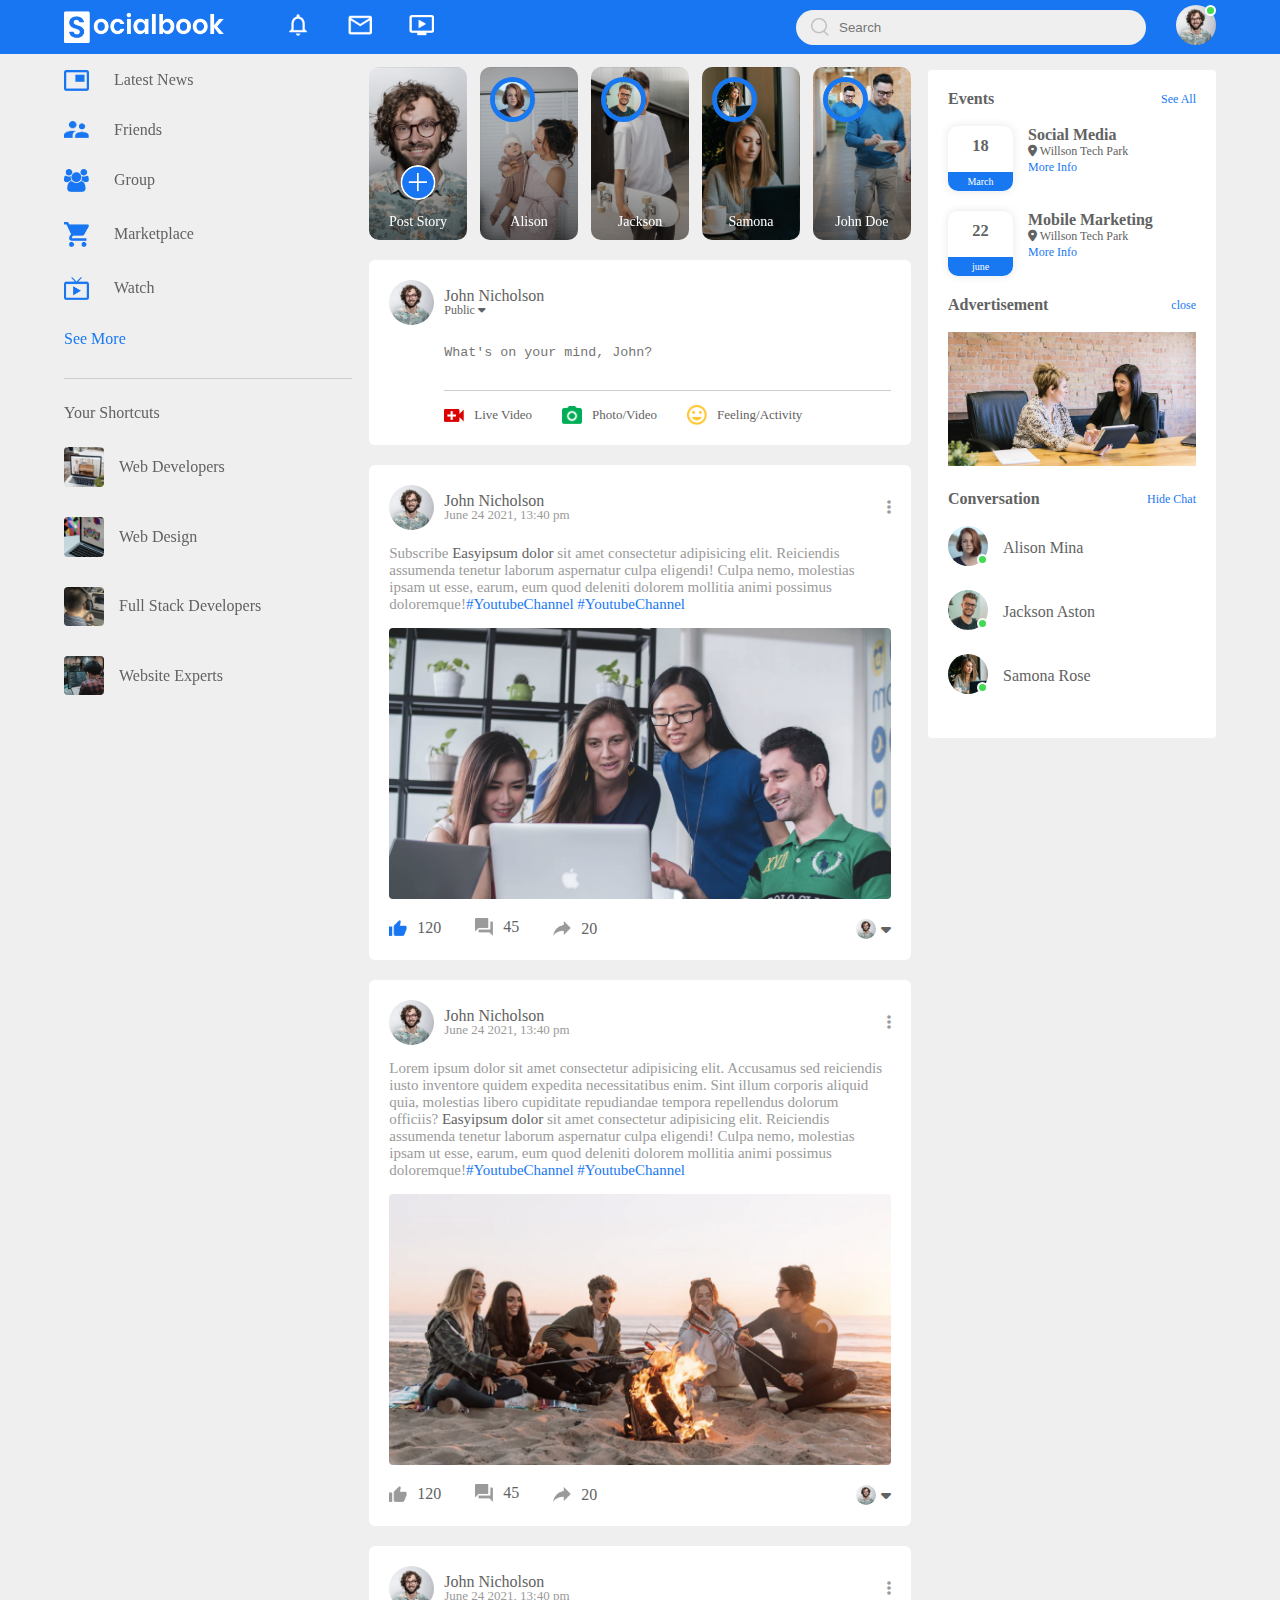
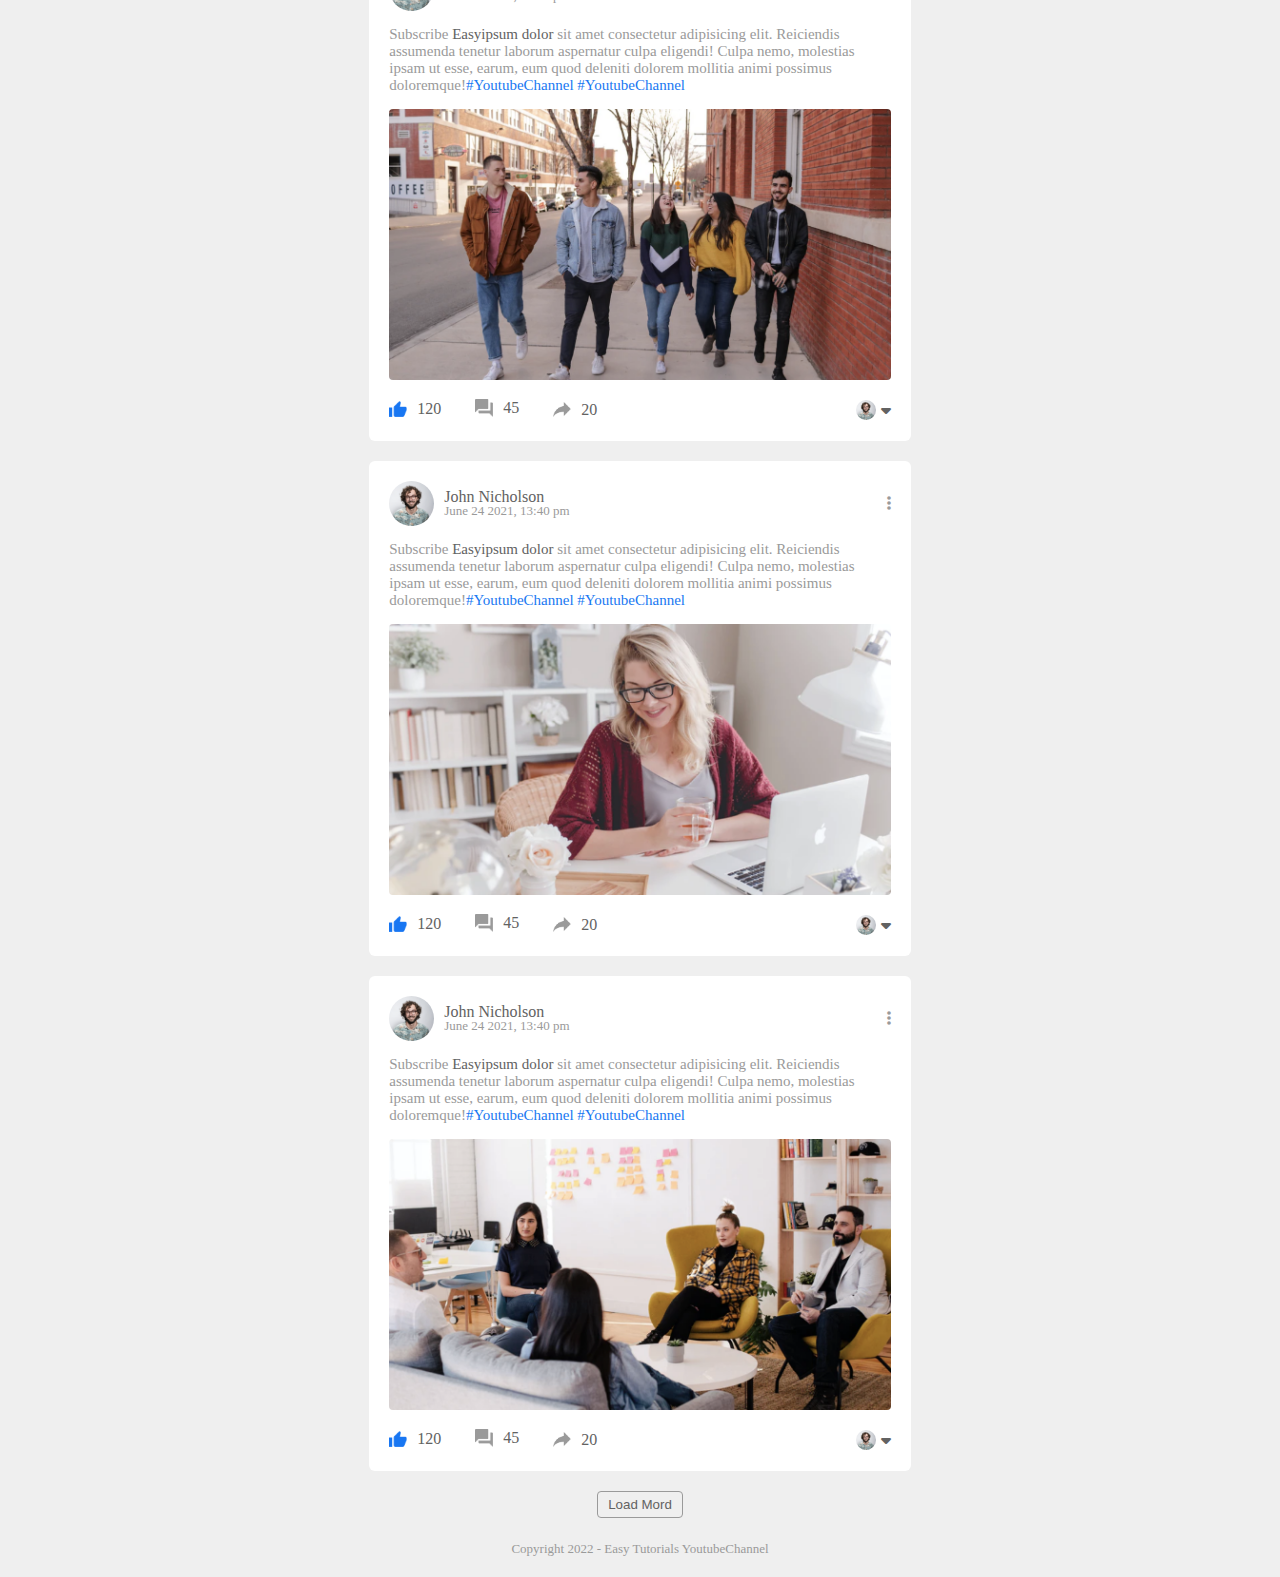
==== commit 35b3b833: "first commit" ====
--- a/index.html
+++ b/index.html
@@ -31,6 +31,9 @@
         </div>
 
         <div class="settings-menu">
+            <div id="dark-btn">
+                <span></span>
+            </div>
             <div class="settings-menu-inner">
                  <div class="user-profile">
                 <img src="images/profile-pic.png">
--- a/style.css
+++ b/style.css
@@ -3,14 +3,26 @@
     margin: 0;
     box-sizing: border-box;
 }
+:root {
+    --body-color: #efefef;
+    --nav-color: #1876f2;
+    --bg-color: #fff;
+}
+.dark-theme {
+    --body-color: #0a0a0a;
+    --nav-color: #000;
+    --bg-color: #000;
+}
+
 body {
-    background-color: #efefef;
+    background-color: var(--body-color);
+    transition: .3s;
 }
 nav {
     display: flex;
     align-items: center;
     justify-content: space-between;
-    background: #1978f2;
+    background: var(--nav-color);
     padding: 5px 5%;
     position: sticky;
     top: 0;
@@ -44,6 +56,7 @@
     background: #efefef;
     width: 350px;
     border-radius: 20px;
+    display: flex;
     align-items: center;
     padding: 0 15px;
 }
@@ -88,7 +101,7 @@
     position: sticky;
     top: 70px;
     align-self: flex-start;
-    background: #fff;
+    background: var(--bg-color);
     padding: 20px;
     border-radius: 4px;
     color: #626262;
@@ -258,7 +271,7 @@
 
 .write-post-container {
     width: 100%;
-    background: #fff;
+    background: var(--bg-color);
     border-radius: 6px;
     padding: 20px;
     color: #626262;
@@ -311,7 +324,7 @@
 } 
 .post-container {
     width: 100%;
-    background: #fff;
+    background: var(--bg-color);
     border-radius: 6px;
     padding: 20px;
     color: #626262;
@@ -385,7 +398,7 @@
     position: absolute;
     width: 90%;
     max-width: 350px;
-    background: #fff;
+    background: var(--bg-color);
     box-shadow: 0 0 10px rgba(0, 0, 0, .4);
     border-radius: 4px;
     overflow: hidden;
@@ -423,3 +436,26 @@
     text-decoration: none;
     color: #626262;
 }
+#dark-btn {
+    position: absolute;
+    top: 20px;
+    right: 20px;
+    background: #ccc;
+    width: 45px;
+    border-radius: 15px;
+    padding: 2px 3px;
+    cursor: pointer;
+    display: flex;
+    transition: .5s;
+}
+#dark-btn span {
+    width: 18px;
+    height: 18px;
+    background: #fff;
+    border-radius: 50%;
+    display: inline-block;
+}
+#dark-btn.dark-btn-on {
+    padding-left: 23px;
+    background: #0a0a0a;
+}